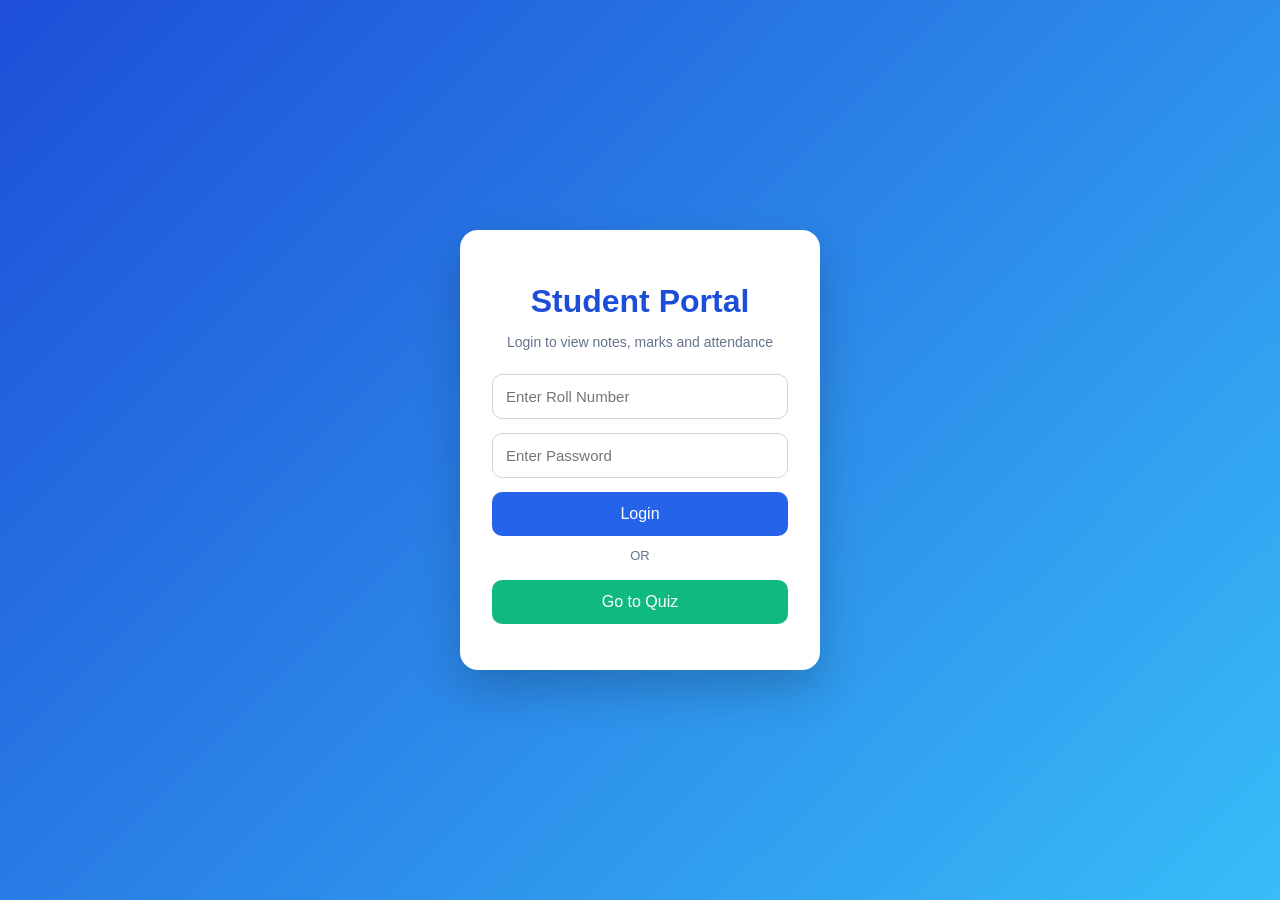
==== index.html @ 78a33daf "quiz" ====
<!DOCTYPE html>
<html>
<head>
  <meta charset="UTF-8">
  <title>Student Login</title>
  <meta name="viewport" content="width=device-width, initial-scale=1.0">
  <link rel="stylesheet" href="style.css">
</head>

<body class="login-page">

  <div class="login-card">
    <h1>Student Portal</h1>
    <p class="subtitle">Login to view notes, marks and attendance</p>

    <input type="text" id="roll" placeholder="Enter Roll Number">
    <input type="password" id="password" placeholder="Enter Password">

	<button onclick="login()">Login</button>

	<div class="divider">OR</div>

	<button onclick="goToQuiz()" class="quiz-btn">
	  Go to Quiz
	</button>

	<p id="loginMessage"></p>
  </div>

  <script src="script.js"></script>
</body>
</html>
---- style.css ----
* {
  box-sizing: border-box;
}

body {
  margin: 0;
  font-family: Arial, sans-serif;
  background: #f1f5f9;
  color: #1e293b;
}

.login-page {
  display: flex;
  justify-content: center;
  align-items: center;
  min-height: 100vh;
 background: linear-gradient(135deg, #1d4ed8, #38bdf8);
}

.login-card {
  width: 360px;
  background: white;
  padding: 32px;
  border-radius: 18px;
  box-shadow: 0 20px 45px rgba(0,0,0,0.2);
  text-align: center;
}

.login-card h1 {
  margin-bottom: 8px;
  color: #1d4ed8;
}

.subtitle {
  color: #64748b;
  font-size: 14px;
  margin-bottom: 24px;
}

input {
  width: 100%;
  padding: 13px;
  margin-bottom: 14px;
  border: 1px solid #cbd5e1;
  border-radius: 10px;
  font-size: 15px;
}

button {
  width: 100%;
  padding: 13px;
  border: none;
  border-radius: 10px;
  background: #2563eb;
  color: white;
  font-size: 16px;
  cursor: pointer;
}

button:hover {
  background: #1d4ed8;
}

#loginMessage {
  margin-top: 12px;
  font-size: 14px;
}

.topbar {
  background: #2563eb;
  color: white;
  padding: 18px 28px;
  display: flex;
  justify-content: space-between;
  align-items: center;
}

.topbar h2 {
  margin: 0;
}

.topbar p {
  margin: 5px 0 0;
  font-size: 14px;
}

.logout-btn {
  width: auto;
  background: #ef4444;
  padding: 10px 18px;
}

.logout-btn:hover {
  background: #dc2626;
}

.container {
  max-width: 1100px;
  margin: 24px auto;
  padding: 0 16px;
}

.section {
  margin-bottom: 32px;
}

.section h3 {
  margin-bottom: 14px;
  color: #0f172a;
}

.grid {
  display: grid;
  grid-template-columns: repeat(auto-fit, minmax(260px, 1fr));
  gap: 18px;
}

.card {
  background: white;
  padding: 20px;
  border-radius: 14px;
  box-shadow: 0 8px 20px rgba(0,0,0,0.08);
}

.card h4 {
  margin-top: 0;
  color: #1d4ed8;
}

.card a {
  display: inline-block;
  margin-top: 10px;
  color: white;
  background: #2563eb;
  padding: 9px 14px;
  border-radius: 8px;
  text-decoration: none;
}

.date {
  color: #64748b;
  font-size: 13px;
}

table {
  width: 100%;
  border-collapse: collapse;
}

td {
  padding: 11px;
  border-bottom: 1px solid #e2e8f0;
}

td:first-child {
  font-weight: bold;
  color: #334155;
}

@media (max-width: 600px) {
  .topbar {
    flex-direction: column;
    align-items: flex-start;
    gap: 12px;
  }

  .logout-btn {
    width: 100%;
  }

  .login-card {
    width: 90%;
  }
}

.course-tabs {
  display: flex;
  gap: 12px;
  flex-wrap: wrap;
}

.course-btn {
  width: auto;
  padding: 10px 18px;
  background: #e2e8f0;
  color: #0f172a;
}

.course-btn:hover {
  background: #cbd5e1;
}

.active-course {
  background: #2563eb !important;
  color: white !important;
}

.two-column {
  display: grid;
  grid-template-columns: 1fr 1fr;
  gap: 18px;
}

.password-card {
  max-width: 420px;
}

@media (max-width: 700px) {
  .two-column {
    grid-template-columns: 1fr;
  }
}

/* Header buttons */
.header-actions {
  display: flex;
  gap: 10px;
}

.change-pass-btn {
  background: #f59e0b;
  color: white;
  padding: 10px 16px;
  border-radius: 8px;
  border: none;
}

.change-pass-btn:hover {
  background: #d97706;
}

/* Modal background */
.modal {
  display: none; /* hidden by default */

  position: fixed;   /* 🔴 THIS IS KEY */
  z-index: 1000;

  top: 0;
  left: 0;

  width: 100%;
  height: 100%;

  background: rgba(0,0,0,0.5);

  /* 🔴 CENTERING */
  justify-content: center;
  align-items: center;
}

.modal-content {
  background: white;
  padding: 25px;
  border-radius: 12px;
  width: 320px;

  position: relative;

  /* optional */
  box-shadow: 0 20px 40px rgba(0,0,0,0.2);
}

/* Close button */
.close-btn {
  position: absolute;
  right: 12px;
  top: 8px;
  font-size: 20px;
  cursor: pointer;
}

/* Modal inputs */
.modal-content input {
  width: 100%;
  margin: 8px 0;
  padding: 10px;
}

.divider {
  margin: 12px 0;
  color: #64748b;
  font-size: 13px;
}

.quiz-btn {
  background: #10b981;
  margin-top: 5px;
}

.quiz-btn:hover {
  background: #059669;
}
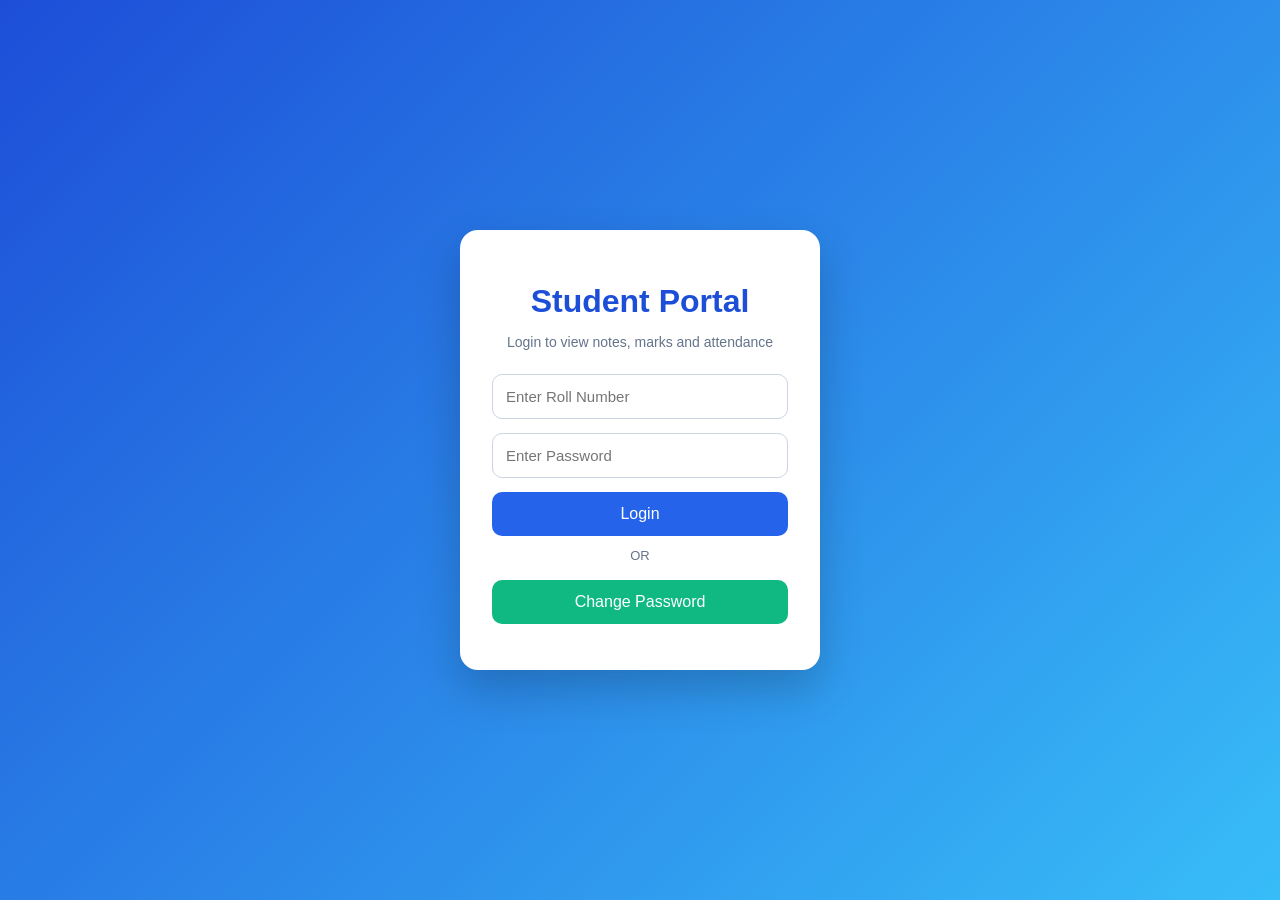
==== commit 19269ef5: "1" ====
--- a/index.html
+++ b/index.html
@@ -9,23 +9,31 @@
 
 <body class="login-page">
 
-  <div class="login-card">
-    <h1>Student Portal</h1>
-    <p class="subtitle">Login to view notes, marks and attendance</p>
+<div class="login-card">
+  <h1>Student Portal</h1>
+  <p class="subtitle">Login to view notes, marks and attendance</p>
 
-    <input type="text" id="roll" placeholder="Enter Roll Number">
-    <input type="password" id="password" placeholder="Enter Password">
+  <input type="text" id="roll" placeholder="Enter Roll Number">
+  <input type="password" id="password" placeholder="Enter Password">
 
-	<button onclick="login()">Login</button>
+  <button onclick="login()">Login</button>
 
-	<div class="divider">OR</div>
+  <div class="divider">OR</div>
 
-	<button onclick="goToQuiz()" class="quiz-btn">
-	  Go to Quiz
-	</button>
+  <button onclick="showChangePassword()" class="quiz-btn">
+    Change Password
+  </button>
 
-	<p id="loginMessage"></p>
-  </div>
+  <p id="loginMessage"></p>
+</div>
+
+<!-- 🔹 Change Password Modal -->
+<div id="changeBox" style="display:none; margin-top:20px;">
+  <input type="password" id="oldPass" placeholder="Old Password">
+  <input type="password" id="newPass" placeholder="New Password">
+
+  <button onclick="changePassword()">Update Password</button>
+</div>
 
   <script src="script.js"></script>
 </body>
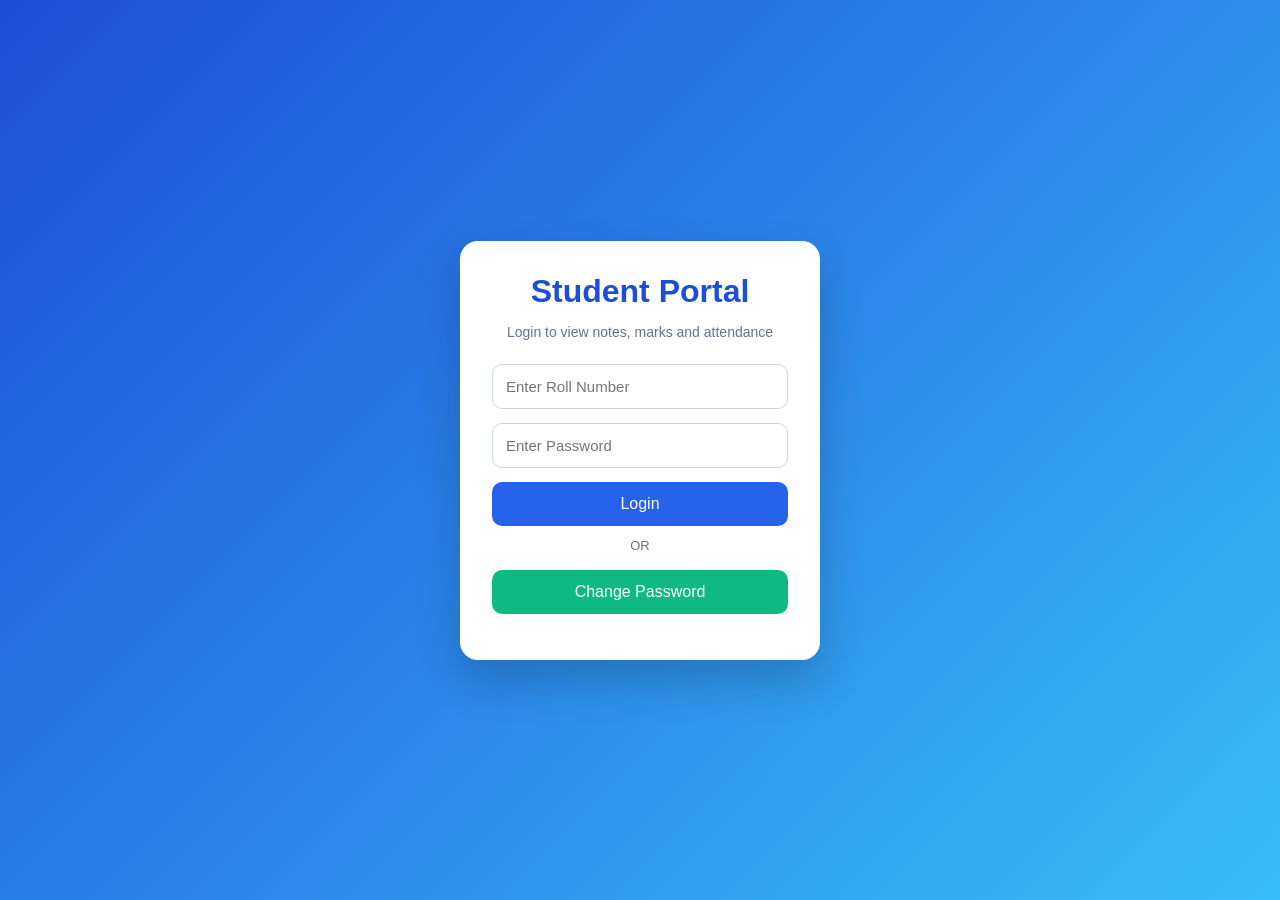
==== commit f4d0ca88: "1" ====
--- a/index.html
+++ b/index.html
@@ -1,10 +1,41 @@
 <!DOCTYPE html>
-<html>
+<html lang="en">
 <head>
   <meta charset="UTF-8">
-  <title>Student Login</title>
+  <title>Student Portal</title>
   <meta name="viewport" content="width=device-width, initial-scale=1.0">
   <link rel="stylesheet" href="style.css">
+
+  <style>
+    /* 🔹 Modal Styling */
+    .modal {
+      display: none;
+      position: fixed;
+      z-index: 1000;
+      left: 0; top: 0;
+      width: 100%; height: 100%;
+      background: rgba(0,0,0,0.5);
+      justify-content: center;
+      align-items: center;
+    }
+
+    .modal-content {
+      background: white;
+      padding: 25px;
+      border-radius: 12px;
+      width: 300px;
+      text-align: center;
+      box-shadow: 0 10px 25px rgba(0,0,0,0.2);
+    }
+
+    .close-btn {
+      float: right;
+      cursor: pointer;
+      font-size: 18px;
+      font-weight: bold;
+      color: #555;
+    }
+  </style>
 </head>
 
 <body class="login-page">
@@ -13,28 +44,57 @@
   <h1>Student Portal</h1>
   <p class="subtitle">Login to view notes, marks and attendance</p>
 
-  <input type="text" id="roll" placeholder="Enter Roll Number">
-  <input type="password" id="password" placeholder="Enter Password">
+  <input type="text" id="roll" placeholder="Enter Roll Number" required>
+  <input type="password" id="password" placeholder="Enter Password" required>
 
   <button onclick="login()">Login</button>
 
   <div class="divider">OR</div>
 
-  <button onclick="showChangePassword()" class="quiz-btn">
+  <button onclick="openModal()" class="quiz-btn">
     Change Password
   </button>
 
   <p id="loginMessage"></p>
 </div>
 
-<!-- 🔹 Change Password Modal -->
-<div id="changeBox" style="display:none; margin-top:20px;">
-  <input type="password" id="oldPass" placeholder="Old Password">
-  <input type="password" id="newPass" placeholder="New Password">
+<!-- 🔹 Proper Modal -->
+<div id="changeModal" class="modal">
+  <div class="modal-content">
 
-  <button onclick="changePassword()">Update Password</button>
+    <span class="close-btn" onclick="closeModal()">&times;</span>
+
+    <h3>Change Password</h3>
+
+    <input type="text" id="rollChange" placeholder="Roll Number">
+    <input type="password" id="oldPass" placeholder="Old Password">
+    <input type="password" id="newPass" placeholder="New Password">
+
+<button onclick="changePasswordFromLogin()">Update Password</button>
+    <p id="changeMessage"></p>
+
+  </div>
 </div>
 
-  <script src="script.js"></script>
+<script src="script.js"></script>
+
+<script>
+  function openModal() {
+    document.getElementById("changeModal").style.display = "flex";
+  }
+
+  function closeModal() {
+    document.getElementById("changeModal").style.display = "none";
+  }
+
+  // Optional: close when clicking outside
+  window.onclick = function(e) {
+    let modal = document.getElementById("changeModal");
+    if (e.target === modal) {
+      modal.style.display = "none";
+    }
+  }
+</script>
+
 </body>
 </html>
--- a/style.css
+++ b/style.css
@@ -9,25 +9,29 @@
   color: #1e293b;
 }
 
+/* ================= LOGIN PAGE ================= */
+
 .login-page {
+  min-height: 100vh;
   display: flex;
   justify-content: center;
   align-items: center;
-  min-height: 100vh;
- background: linear-gradient(135deg, #1d4ed8, #38bdf8);
+  background: linear-gradient(135deg, #1d4ed8, #38bdf8);
+  padding: 16px;
 }
 
 .login-card {
   width: 360px;
-  background: white;
+  max-width: 100%;
+  background: #ffffff;
   padding: 32px;
   border-radius: 18px;
-  box-shadow: 0 20px 45px rgba(0,0,0,0.2);
+  box-shadow: 0 20px 45px rgba(0, 0, 0, 0.2);
   text-align: center;
 }
 
 .login-card h1 {
-  margin-bottom: 8px;
+  margin: 0 0 8px;
   color: #1d4ed8;
 }
 
@@ -46,13 +50,18 @@
   font-size: 15px;
 }
 
+input:focus {
+  outline: none;
+  border-color: #2563eb;
+}
+
 button {
   width: 100%;
   padding: 13px;
   border: none;
   border-radius: 10px;
   background: #2563eb;
-  color: white;
+  color: #ffffff;
   font-size: 16px;
   cursor: pointer;
 }
@@ -61,14 +70,32 @@
   background: #1d4ed8;
 }
 
-#loginMessage {
+#loginMessage,
+#passMsg {
   margin-top: 12px;
   font-size: 14px;
 }
 
+.divider {
+  margin: 12px 0;
+  color: #64748b;
+  font-size: 13px;
+}
+
+.quiz-btn {
+  background: #10b981;
+  margin-top: 5px;
+}
+
+.quiz-btn:hover {
+  background: #059669;
+}
+
+/* ================= DASHBOARD ================= */
+
 .topbar {
   background: #2563eb;
-  color: white;
+  color: #ffffff;
   padding: 18px 28px;
   display: flex;
   justify-content: space-between;
@@ -84,6 +111,11 @@
   font-size: 14px;
 }
 
+.header-actions {
+  display: flex;
+  gap: 10px;
+}
+
 .logout-btn {
   width: auto;
   background: #ef4444;
@@ -94,6 +126,16 @@
   background: #dc2626;
 }
 
+.change-pass-btn {
+  width: auto;
+  background: #f59e0b;
+  padding: 10px 16px;
+}
+
+.change-pass-btn:hover {
+  background: #d97706;
+}
+
 .container {
   max-width: 1100px;
   margin: 24px auto;
@@ -109,6 +151,12 @@
   color: #0f172a;
 }
 
+.two-column {
+  display: grid;
+  grid-template-columns: 1fr 1fr;
+  gap: 18px;
+}
+
 .grid {
   display: grid;
   grid-template-columns: repeat(auto-fit, minmax(260px, 1fr));
@@ -116,10 +164,10 @@
 }
 
 .card {
-  background: white;
+  background: #ffffff;
   padding: 20px;
   border-radius: 14px;
-  box-shadow: 0 8px 20px rgba(0,0,0,0.08);
+  box-shadow: 0 8px 20px rgba(0, 0, 0, 0.08);
 }
 
 .card h4 {
@@ -130,47 +178,20 @@
 .card a {
   display: inline-block;
   margin-top: 10px;
-  color: white;
+  color: #ffffff;
   background: #2563eb;
   padding: 9px 14px;
   border-radius: 8px;
   text-decoration: none;
 }
 
+.card a:hover {
+  background: #1d4ed8;
+}
+
 .date {
   color: #64748b;
   font-size: 13px;
-}
-
-table {
-  width: 100%;
-  border-collapse: collapse;
-}
-
-td {
-  padding: 11px;
-  border-bottom: 1px solid #e2e8f0;
-}
-
-td:first-child {
-  font-weight: bold;
-  color: #334155;
-}
-
-@media (max-width: 600px) {
-  .topbar {
-    flex-direction: column;
-    align-items: flex-start;
-    gap: 12px;
-  }
-
-  .logout-btn {
-    width: 100%;
-  }
-
-  .login-card {
-    width: 90%;
-  }
 }
 
 .course-tabs {
@@ -192,102 +213,115 @@
 
 .active-course {
   background: #2563eb !important;
-  color: white !important;
-}
-
-.two-column {
-  display: grid;
-  grid-template-columns: 1fr 1fr;
-  gap: 18px;
-}
-
-.password-card {
-  max-width: 420px;
-}
-
-@media (max-width: 700px) {
-  .two-column {
-    grid-template-columns: 1fr;
-  }
-}
-
-/* Header buttons */
-.header-actions {
-  display: flex;
-  gap: 10px;
-}
-
-.change-pass-btn {
-  background: #f59e0b;
-  color: white;
-  padding: 10px 16px;
-  border-radius: 8px;
-  border: none;
-}
-
-.change-pass-btn:hover {
-  background: #d97706;
-}
-
-/* Modal background */
+  color: #ffffff !important;
+}
+
+table {
+  width: 100%;
+  border-collapse: collapse;
+}
+
+td {
+  padding: 11px;
+  border-bottom: 1px solid #e2e8f0;
+}
+
+td:first-child {
+  font-weight: bold;
+  color: #334155;
+}
+
+/* ================= MODAL ================= */
+
 .modal {
-  display: none; /* hidden by default */
-
-  position: fixed;   /* 🔴 THIS IS KEY */
+  display: none;
+  position: fixed;
   z-index: 1000;
-
-  top: 0;
-  left: 0;
-
-  width: 100%;
-  height: 100%;
-
-  background: rgba(0,0,0,0.5);
-
-  /* 🔴 CENTERING */
+  inset: 0;
+  background: rgba(0, 0, 0, 0.5);
   justify-content: center;
   align-items: center;
+  padding: 16px;
 }
 
 .modal-content {
-  background: white;
+  width: 320px;
+  max-width: 100%;
+  background: #ffffff;
   padding: 25px;
   border-radius: 12px;
-  width: 320px;
-
   position: relative;
-
-  /* optional */
-  box-shadow: 0 20px 40px rgba(0,0,0,0.2);
-}
-
-/* Close button */
+  text-align: center;
+  box-shadow: 0 20px 40px rgba(0, 0, 0, 0.2);
+  animation: fadeIn 0.25s ease;
+}
+
+.modal-content h3 {
+  margin-top: 0;
+  color: #0f172a;
+}
+
 .close-btn {
   position: absolute;
   right: 12px;
   top: 8px;
-  font-size: 20px;
+  font-size: 22px;
   cursor: pointer;
-}
-
-/* Modal inputs */
+  color: #475569;
+}
+
+.close-btn:hover {
+  color: #0f172a;
+}
+
 .modal-content input {
-  width: 100%;
   margin: 8px 0;
-  padding: 10px;
-}
-
-.divider {
-  margin: 12px 0;
-  color: #64748b;
-  font-size: 13px;
-}
-
-.quiz-btn {
-  background: #10b981;
-  margin-top: 5px;
-}
-
-.quiz-btn:hover {
-  background: #059669;
+  padding: 11px;
+}
+
+.modal-content button {
+  margin-top: 8px;
+  padding: 11px;
+}
+
+/* ================= MOBILE ================= */
+
+@media (max-width: 700px) {
+  .two-column {
+    grid-template-columns: 1fr;
+  }
+
+  .topbar {
+    flex-direction: column;
+    align-items: flex-start;
+    gap: 12px;
+  }
+
+  .header-actions {
+    width: 100%;
+    flex-direction: column;
+  }
+
+  .logout-btn,
+  .change-pass-btn {
+    width: 100%;
+  }
+
+  .login-card {
+    width: 100%;
+  }
+}
+
+/* ================= ANIMATION ================= */
+
+@keyframes fadeIn {
+  from {
+    transform: scale(0.92);
+    opacity: 0;
+  }
+
+  to {
+    transform: scale(1);
+    opacity: 1;
+  }
 }
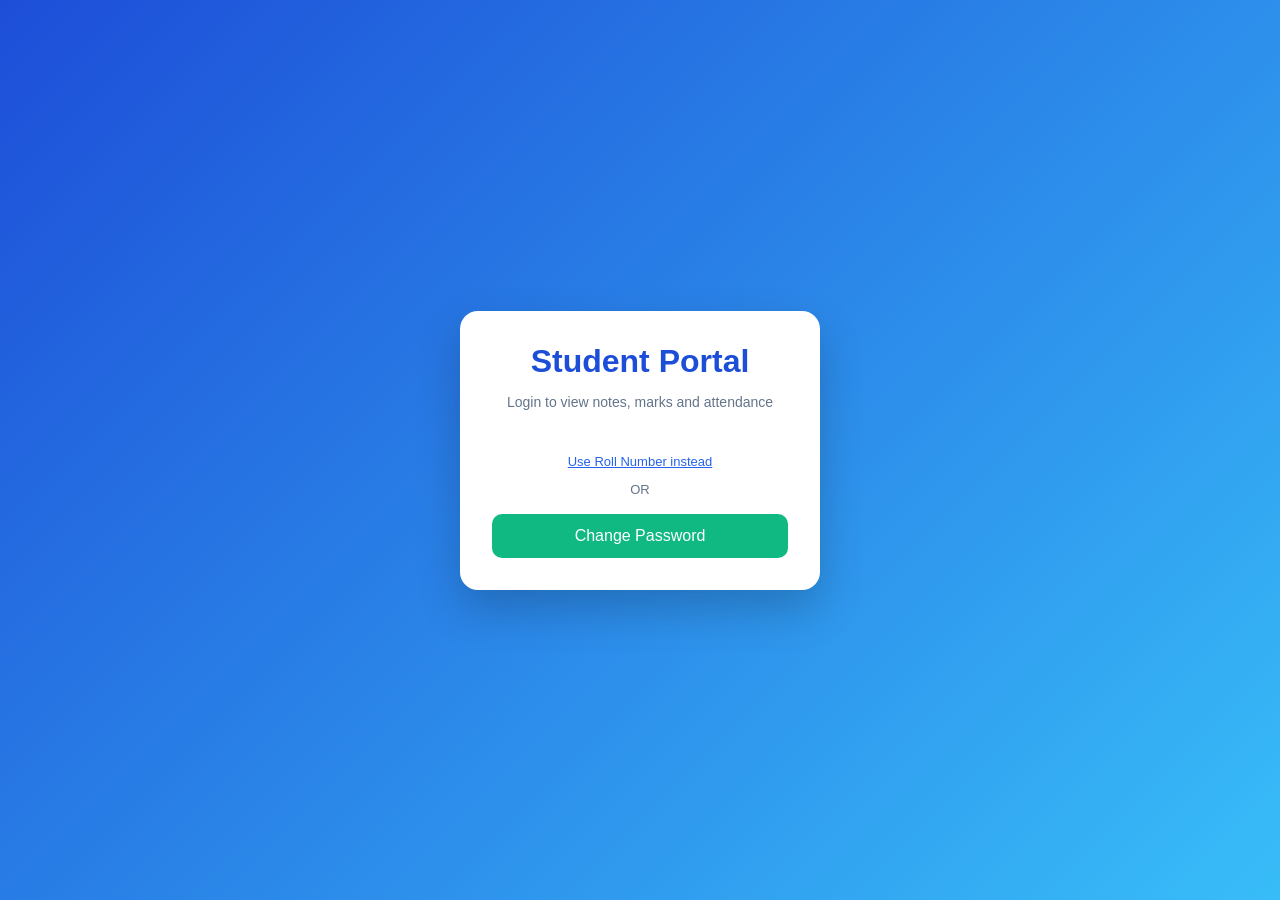
==== commit 26060898: "Google" ====
--- a/index.html
+++ b/index.html
@@ -6,8 +6,38 @@
   <meta name="viewport" content="width=device-width, initial-scale=1.0">
   <link rel="stylesheet" href="style.css">
 
+  <!-- Google Identity Services -->
+  <script src="https://accounts.google.com/gsi/client" async defer></script>
+
   <style>
-    /* 🔹 Modal Styling */
+    .google-btn-wrap {
+      display: flex;
+      justify-content: center;
+      margin: 8px 0 4px;
+    }
+
+    .roll-toggle {
+      background: none;
+      border: none;
+      color: #2563eb;
+      font-size: 13px;
+      cursor: pointer;
+      padding: 0;
+      width: auto;
+      text-decoration: underline;
+      margin-top: 6px;
+    }
+
+    .roll-toggle:hover {
+      color: #1d4ed8;
+      background: none;
+    }
+
+    #rollSection {
+      display: none;
+      margin-top: 14px;
+    }
+
     .modal {
       display: none;
       position: fixed;
@@ -44,35 +74,44 @@
   <h1>Student Portal</h1>
   <p class="subtitle">Login to view notes, marks and attendance</p>
 
-  <input type="text" id="roll" placeholder="Enter Roll Number" required>
-  <input type="password" id="password" placeholder="Enter Password" required>
+  <!-- Google Sign-In Button -->
+  <div class="google-btn-wrap">
+    <div id="googleSignInBtn"></div>
+  </div>
 
-  <button onclick="login()">Login</button>
+  <p id="loginMessage"></p>
+
+  <!-- Roll Number fallback (hidden by default) -->
+  <div id="rollSection">
+    <div class="divider" style="margin-top:0;">Roll Number Login</div>
+    <input type="text" id="roll" placeholder="Enter Roll Number" required>
+    <input type="password" id="password" placeholder="Enter Password" required>
+    <button onclick="login()">Login</button>
+  </div>
+
+  <div style="margin-top:14px;">
+    <button class="roll-toggle" onclick="toggleRollSection()">
+      Use Roll Number instead
+    </button>
+  </div>
 
   <div class="divider">OR</div>
 
   <button onclick="openModal()" class="quiz-btn">
     Change Password
   </button>
-
-  <p id="loginMessage"></p>
 </div>
 
-<!-- 🔹 Proper Modal -->
+<!-- Change Password Modal -->
 <div id="changeModal" class="modal">
   <div class="modal-content">
-
     <span class="close-btn" onclick="closeModal()">&times;</span>
-
     <h3>Change Password</h3>
-
     <input type="text" id="rollChange" placeholder="Roll Number">
     <input type="password" id="oldPass" placeholder="Old Password">
     <input type="password" id="newPass" placeholder="New Password">
-
-<button onclick="changePasswordFromLogin()">Update Password</button>
+    <button onclick="changePasswordFromLogin()">Update Password</button>
     <p id="changeMessage"></p>
-
   </div>
 </div>
 
@@ -87,14 +126,33 @@
     document.getElementById("changeModal").style.display = "none";
   }
 
-  // Optional: close when clicking outside
+  function toggleRollSection() {
+    const sec = document.getElementById("rollSection");
+    const btn = document.querySelector(".roll-toggle");
+    const visible = sec.style.display === "block";
+    sec.style.display = visible ? "none" : "block";
+    btn.textContent = visible ? "Use Roll Number instead" : "Hide Roll Number login";
+  }
+
   window.onclick = function(e) {
     let modal = document.getElementById("changeModal");
-    if (e.target === modal) {
-      modal.style.display = "none";
-    }
-  }
+    if (e.target === modal) modal.style.display = "none";
+  };
+
+  // Render Google Sign-In button once GIS loads
+  window.addEventListener("load", function () {
+    if (typeof google === "undefined") return;
+    google.accounts.id.initialize({
+      client_id: GOOGLE_CLIENT_ID,
+      callback: handleGoogleCredential,
+      auto_select: false
+    });
+    google.accounts.id.renderButton(
+      document.getElementById("googleSignInBtn"),
+      { theme: "outline", size: "large", width: 300, text: "signin_with" }
+    );
+  });
 </script>
 
 </body>
-</html>+</html>
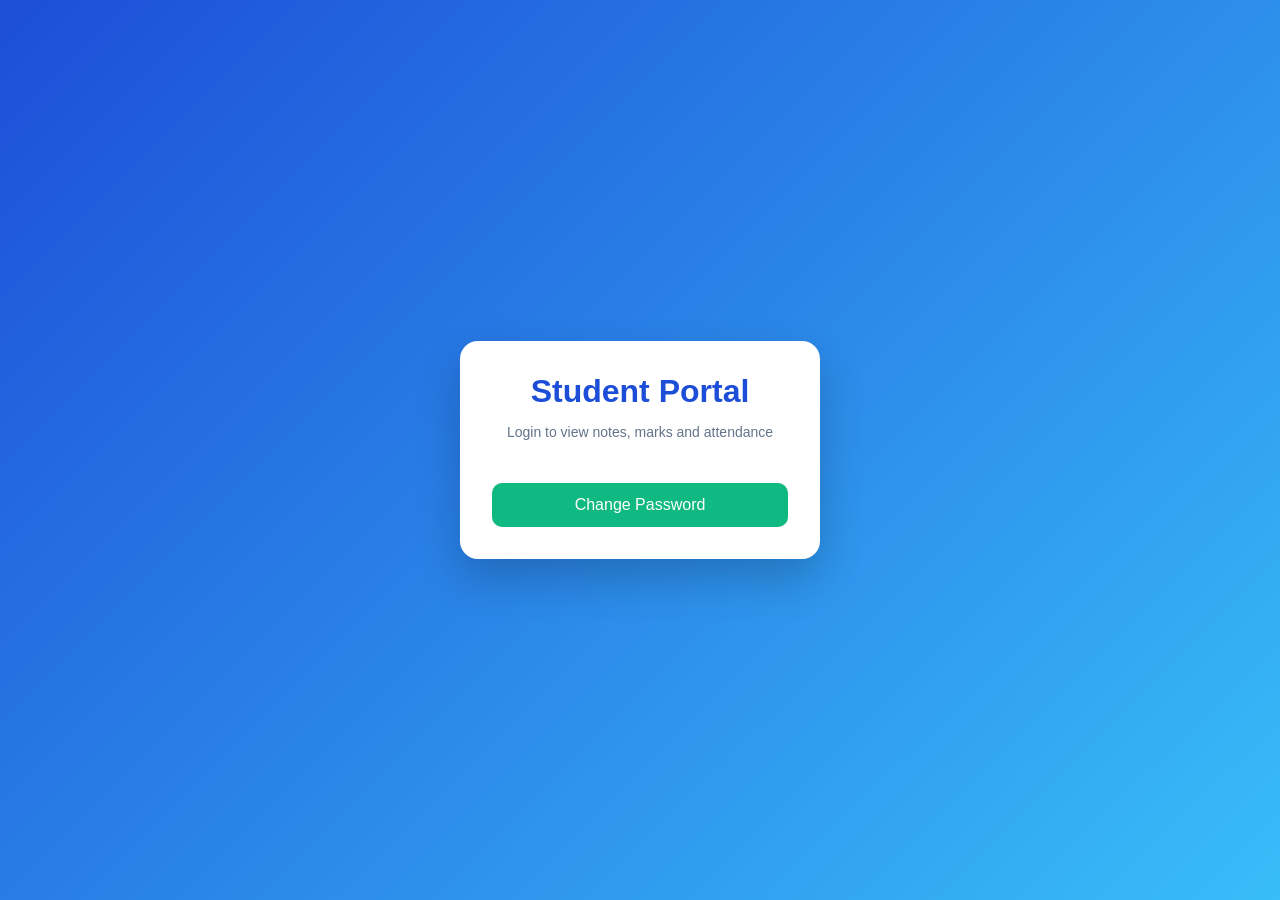
==== commit 9b1e4bee: "1" ====
--- a/index.html
+++ b/index.html
@@ -7,7 +7,7 @@
   <link rel="stylesheet" href="style.css">
 
   <!-- Google Identity Services -->
-  <script src="https://accounts.google.com/gsi/client" async defer></script>
+  <script src="https://accounts.google.com/gsi/client" onload="initGoogleSignIn()" defer></script>
 
   <style>
     .google-btn-wrap {
@@ -81,22 +81,6 @@
 
   <p id="loginMessage"></p>
 
-  <!-- Roll Number fallback (hidden by default) -->
-  <div id="rollSection">
-    <div class="divider" style="margin-top:0;">Roll Number Login</div>
-    <input type="text" id="roll" placeholder="Enter Roll Number" required>
-    <input type="password" id="password" placeholder="Enter Password" required>
-    <button onclick="login()">Login</button>
-  </div>
-
-  <div style="margin-top:14px;">
-    <button class="roll-toggle" onclick="toggleRollSection()">
-      Use Roll Number instead
-    </button>
-  </div>
-
-  <div class="divider">OR</div>
-
   <button onclick="openModal()" class="quiz-btn">
     Change Password
   </button>
@@ -139,9 +123,7 @@
     if (e.target === modal) modal.style.display = "none";
   };
 
-  // Render Google Sign-In button once GIS loads
-  window.addEventListener("load", function () {
-    if (typeof google === "undefined") return;
+  function initGoogleSignIn() {
     google.accounts.id.initialize({
       client_id: GOOGLE_CLIENT_ID,
       callback: handleGoogleCredential,
@@ -151,7 +133,7 @@
       document.getElementById("googleSignInBtn"),
       { theme: "outline", size: "large", width: 300, text: "signin_with" }
     );
-  });
+  }
 </script>
 
 </body>
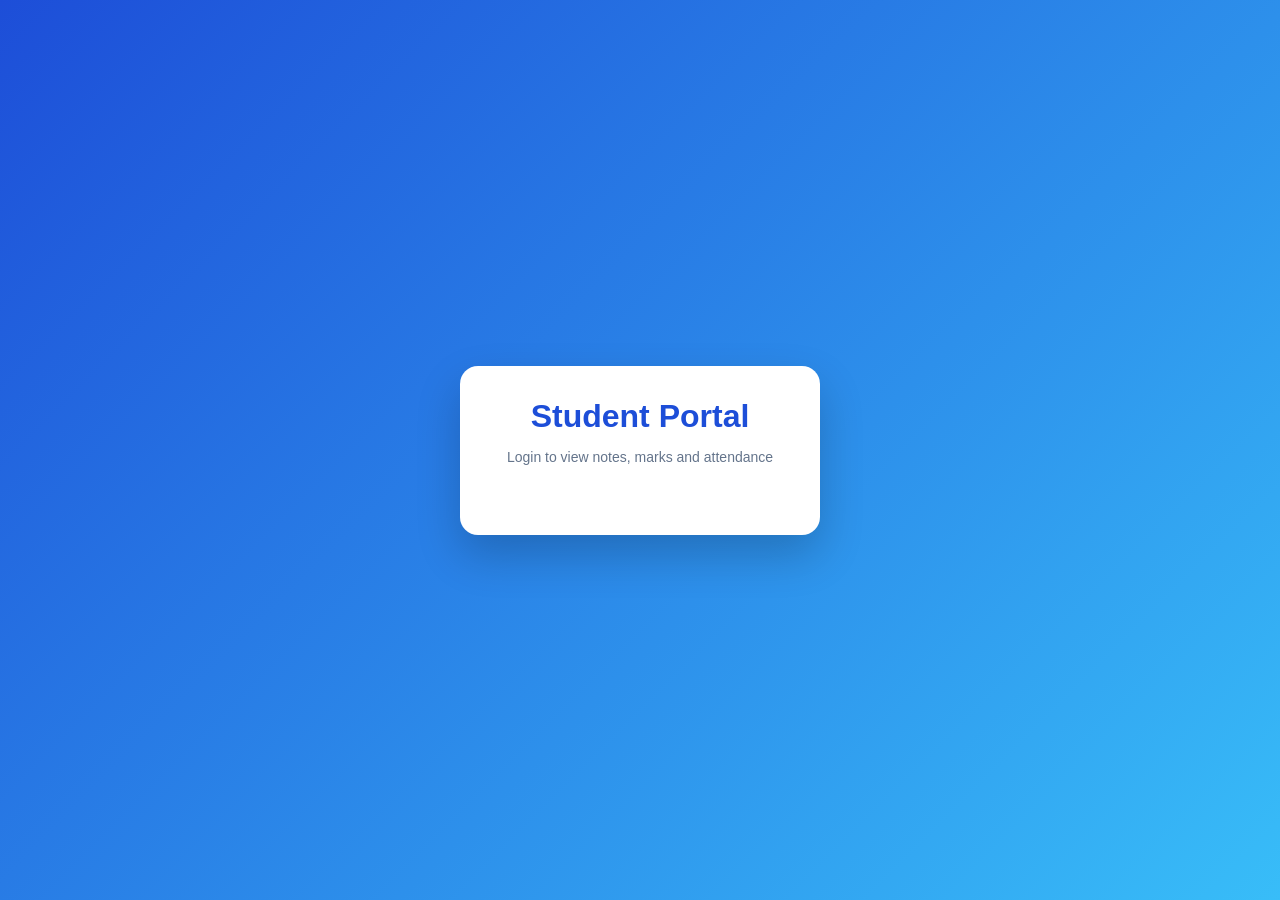
==== commit e30e175c: "Update index.html" ====
--- a/index.html
+++ b/index.html
@@ -81,47 +81,11 @@
 
   <p id="loginMessage"></p>
 
-  <button onclick="openModal()" class="quiz-btn">
-    Change Password
-  </button>
-</div>
-
-<!-- Change Password Modal -->
-<div id="changeModal" class="modal">
-  <div class="modal-content">
-    <span class="close-btn" onclick="closeModal()">&times;</span>
-    <h3>Change Password</h3>
-    <input type="text" id="rollChange" placeholder="Roll Number">
-    <input type="password" id="oldPass" placeholder="Old Password">
-    <input type="password" id="newPass" placeholder="New Password">
-    <button onclick="changePasswordFromLogin()">Update Password</button>
-    <p id="changeMessage"></p>
-  </div>
 </div>
 
 <script src="script.js"></script>
 
 <script>
-  function openModal() {
-    document.getElementById("changeModal").style.display = "flex";
-  }
-
-  function closeModal() {
-    document.getElementById("changeModal").style.display = "none";
-  }
-
-  function toggleRollSection() {
-    const sec = document.getElementById("rollSection");
-    const btn = document.querySelector(".roll-toggle");
-    const visible = sec.style.display === "block";
-    sec.style.display = visible ? "none" : "block";
-    btn.textContent = visible ? "Use Roll Number instead" : "Hide Roll Number login";
-  }
-
-  window.onclick = function(e) {
-    let modal = document.getElementById("changeModal");
-    if (e.target === modal) modal.style.display = "none";
-  };
 
   function initGoogleSignIn() {
     google.accounts.id.initialize({
